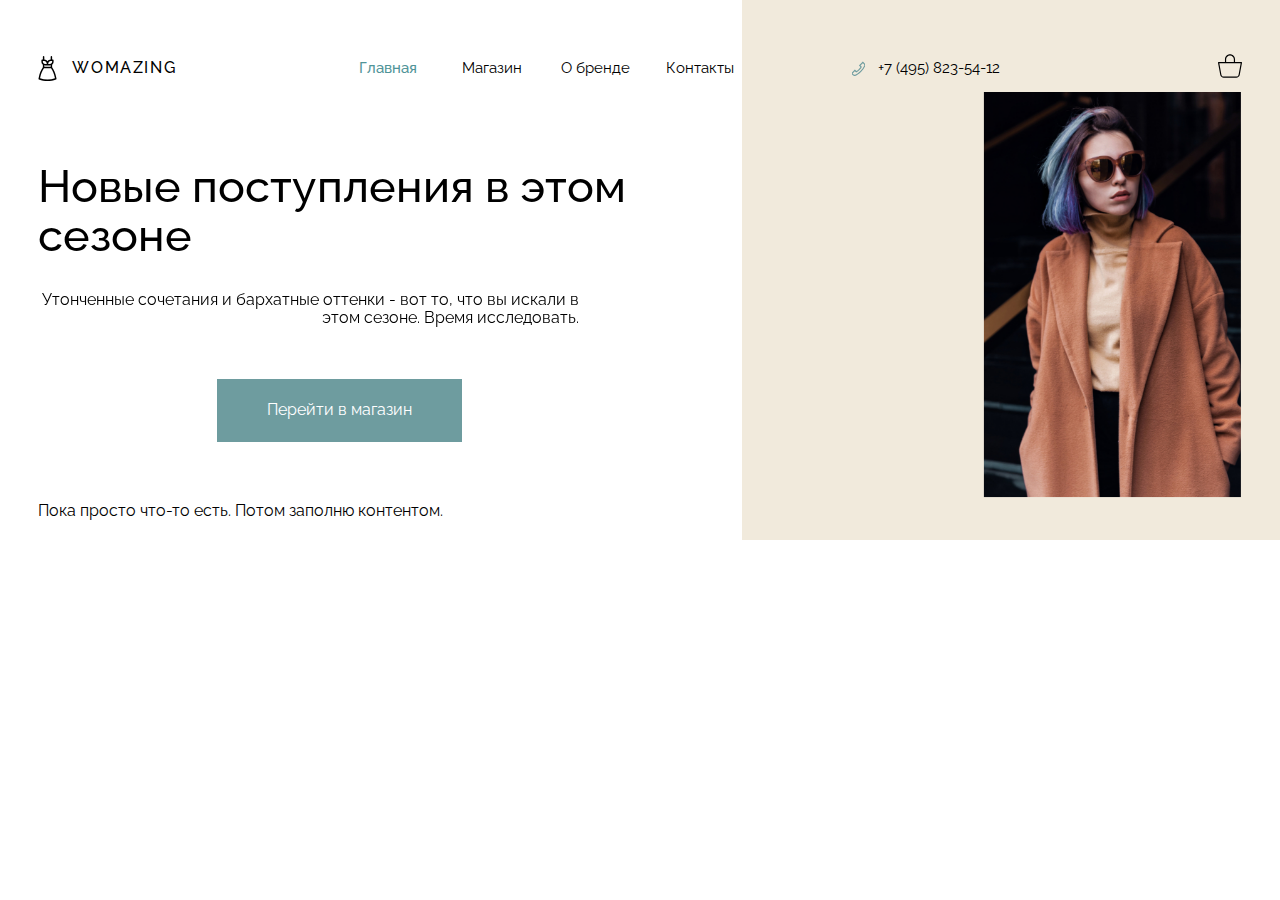
==== index.html @ df6791f2 "feat: Сделать sms-оповещение о подписке клиентом" ====
<!DOCTYPE html>
<html lang="ru">
<!--Макет проекта доступен здесь:
https://www.figma.com/file/OFNh7sSivQKwPRV4hBv8Yi/WOMAZING-%2B?node-id=0-1&t=DCgUeq51Xqalzg9o-0
-->

<head>
    <meta charset="UTF-8">
    <meta http-equiv="X-UA-Compatible" content="IE=edge">
    <meta name="viewport" content="width=device-width, initial-scale=1.0">
    <!--Слайдер: https://itchief.ru/javascript/slider -->

    <script defer src="assets/js/itc-slider.js"></script>
    <!--Слайдер-->

    <link rel="stylesheet" href="assets/css/normalize.css">
    <link rel="stylesheet" href="assets/css/main.css">
    <link rel="stylesheet" href="assets/css/index.css">
    <link rel="stylesheet" href="assets/css/navigation.css">
    <link rel="stylesheet" href="assets/css/itc-slider.css">
    <!--Слайдер-->
    <title>WOMAZING</title>

</head>

<body>
    <!--Логотип и панель навигации-->
    <div class="logo md-block sd">
        <!--Логотип для мобильного экрана-->
        <img src="assets/buttons/logo.svg" alt="dress">
        <span>WOMAZING</span>
    </div>

    <nav>
        <div class="nav-logo lg-block">
            <!--Логотип может использоваться сам по себе (в футере)
            оборачиваю в отдельный div для позиционирования в панели навигации-->
            <div class="logo">
                <img src="assets/buttons/logo.svg" alt="dress">
                <span>WOMAZING</span>
            </div>
        </div>

        <!--Меню для маленьких экранов-->
        <div class="sd" role="navigation">
            <div id="menuToggle">
                <input type="checkbox" id="hambMenu">
                <span></span>
                <!--Этот спан будет отображаться в виде линеечки в кубике-->
                <span></span>
                <span></span>
                <ul id="menu">
                    <li><a href="index.html">Главная</a></li>
                    <li><a href="shop.html">Магазин</a></li>
                    <li><a href="brand.html">О бренде</a></li>
                    <li><a href="contacts.html">Контакты</a></li>
                </ul>
            </div>
            <label for="hambMenu">МЕНЮ</label>
        </div>

        <!--Элементы меню для medium экранов и более-->
        <div class="nav-bar md-grid lg-grid">
            <div class="nav-main">
                <a href="#" class="link-current">Главная</a>
            </div>
            <div class="nav-shop">
                <a href="shop.html">Магазин</a>
            </div>
            <div class="nav-brand">
                <a href="brand.html">О бренде</a>
            </div>
            <div class="nav-contacts">
                <a href="contacts2.html">Контакты</a>
            </div>
        </div>
        <div class="nav-phone">
            <a href="#">
                <div class="phone-img">
                    <img src="assets/buttons/phone.svg" alt="телефон">
                    <img src="assets/buttons/phone-hover.svg" alt="телефон">
                </div>
                <span>+7 (495) 823-54-12</span>
            </a>
        </div>
        <div class="nav-basket">
            <a href="basket.html">
                <div class="link-img-container">
                    <img src="assets/buttons/basket.svg" alt="корзина">
                </div>
            </a>
        </div>
    </nav>
    <!--Окончание панели навигации-->
    <aside>

    </aside>
    <div class="two-sliders-container">
        <!--Текстовый слайдер-->
        <div class="text-slider-container">

            <div class="itc-slider" data-slider="itc-slider" data-autoplay="true" data-interval="7000">
                <div class="itc-slider__wrapper">
                    <div class="itc-slider__items">
                        <div class="itc-slider__item">
                            <!-- Контент 1 слайда -->
                            <div class="text-slider-content">
                                <h1>Новые поступления в этом сезоне</h1>
                                <div class="text-slider-content-info">
                                    Утонченные сочетания и бархатные оттенки - вот то, что вы искали в этом сезоне.
                                    Время
                                    исследовать.
                                </div>
                            </div>
                        </div>
                        <div class="itc-slider__item">
                            <!-- Контент 2 слайда -->
                            <div class="text-slider-content">
                                <h1>Что-то новенькое. Мы заждались тебя.</h1>
                                <div class="text-slider-content-info">
                                    Надоело искать себя в сером городе? Настало время новых идей, свежих красок и
                                    вдохновения с Womazing!
                                </div>
                            </div>
                        </div>
                        <div class="itc-slider__item">
                            <!-- Контент 3 слайда -->
                            <div class="text-slider-content">
                                <h1>Включай новый сезон с WOMAZING</h1>
                                <div class="text-slider-content-info">
                                    Мы обновили ассортимент - легендарные коллекции и новинки от отечественных
                                    дизайнеров
                                </div>
                            </div>
                        </div>
                    </div>
                </div>
                <!-- Кнопки для перехода к предыдущему и следующему слайду -->
                <!--
        <button class="itc-slider__btn itc-slider__btn_prev"></button>
        <button class="itc-slider__btn itc-slider__btn_next"></button>
        -->
            </div>

            <!--Кнопка Перейти в магазин-->
            <div class="to_shop">
                <a href="shop.html">
                    <div>
                        Перейти в магазин
                    </div>
                </a>
            </div>
        </div>

        <!--Контейнер для слайдера с изображениями-->
        <div class="img-slider-container">
            <div class="itc-slider" data-slider="itc-slider" data-autoplay="true" data-interval="7000">
                <div class="itc-slider__wrapper">
                    <div class="itc-slider__items">
                        <div class="itc-slider__item">
                            <!-- Контент 1 слайда -->
                            <div class="img-slider-contant">
                                <img src="assets/img/slider-1.jpg">
                            </div>
                        </div>
                        <div class="itc-slider__item">
                            <!-- Контент 2 слайда -->
                            <div class="img-slider-contant">
                                <img src="assets/img/slider-2.png">
                            </div>
                        </div>
                        <div class="itc-slider__item">
                            <!-- Контент 3 слайда -->
                            <div class="img-slider-contant">
                                <img src="assets/img/slider-3.jpg">
                            </div>
                        </div>
                    </div>
                </div>
                <!-- Кнопки для перехода к предыдущему и следующему слайду -->
                <!--
                <button class="itc-slider__btn itc-slider__btn_prev"></button>
                <button class="itc-slider__btn itc-slider__btn_next"></button>
                -->
            </div>
        </div>
    </div>


    <main>
        Пока просто что-то есть. Потом заполню контентом.



    </main>
</body>

</html>
---- assets/css/main.css ----
@import url('https://fonts.googleapis.com/css2?family=Raleway:wght@400;500;700&display=swap');


body {
    /*Шрифты для всего проекта*/
    font-family: 'Raleway', sans-serif;

    background: white;
    /*Поля проекта для широкоэкранного макета*/
    padding: 54px 250px 0px 250px;
}

a {
    text-decoration: none;
    color: black;
}


h1 {
    font-weight: 500;
    font-size: 55px;
    line-height: 110%;
}


/*Стиль для Хлебных крошек, для выделения текущей страницы*/
.curr-page-position {
    display: inline;
    font-size: 17px;
    color: #919191;
}
---- assets/css/index.css ----
/*Стили большого экрана пропишем в переменных.
Для адаптивной вёрстки переопределим их в @media*/
:root {
    /*Высота заголовка привязана к ширине экрана*/
    --h1-font-size: 3.5vw;

    /*Переменные габаритов боковой панели. Декоративные функции.*/
    --aside-height: 80vh;
    --aside-width: 42vw;

    /*-------------------------------*/
    /*Переменные габаритов  слайдера*/

    /*Смещение слайдера относительно панели навигации*/
    --slider-shift-top: 0px;
    /*Ширина контейнера с текстом-описанием слайдера*/
    --slider-content-info-width: 73%;
    --slider-content-info-font-size: 20px;
    /*Абсолютный сдвиг высоты изображения относительно высоты декоративной панели.
    Чем больше сдвиг, тем меньше изображение (больше расстояние до границ декоративной панели)*/
    --img-height-shift: 15vh;
    /*Ширина слайдера с изображением*/
    --img-slider-container-width: 50%;
    /*Ширина слайдера с текстом*/
    --text-slider-container-width: 50%;

}


h1 {
    font-size: var(--h1-font-size);
}

aside {
    z-index: 0;
    position: absolute;
    right: 0px;
    top: 0px;
    width: var(--aside-width);
    height: var(--aside-height);
    background-color: #F1EADC;
}


.two-sliders-container {
    position: relative;
    top: var(--slider-shift-top);
    width: 100%;
    display: flex;
    justify-content: center;
    align-items: center;
}

.text-slider-container {
    width: var(--text-slider-container-width);
    flex-grow: 0;
    flex-shrink: 1;

    /*Настройки контейнера для блока текст-слайдера и кнопки "В магазин" */
    display: flex;
    flex-direction: column;

}


.text-slider-content {
    display: flex;
    flex-direction: column;
    justify-content: center;
}

.text-slider-content-info {
    width: var(--slider-content-info-width);
    font-size: var(--slider-content-info-font-size);
    text-align: right;
}


.img-slider-container {
    width: var(--img-slider-container-width);
}

.img-slider-contant {
    text-align: right;
    float: right;
}

.img-slider-contant img {
    object-fit: contain;
    max-height: calc(var(--aside-height) - var(--img-height-shift));
    width: 100%;
    /*Ставим маленький padding, чтобы скрыть артефакты от спрятанного изображения*/
    padding-right: 2px;

}

.to_shop {
    text-align: center;
    display: inline-block;
    align-self: center;
    margin: 52px auto 20px auto;
}

.to_shop div {
    padding: 22px 50px;
    max-width: 245px;
    background-color: #6E9C9F;
    color: white;
}

main {
    position: relative;
    top: var(--slider-shift-top);
}



@media screen and (max-width: 1350px) {


    :root {
        /*Высота заголовка привязана к ширине экрана*/
        --h1-font-size: 3.5vw;

        /*Переменные габаритов боковой панели. Декоративные функции.*/
        --aside-height: 60vh;
        --aside-width: 42vw;
        --slider-content-info-width: 90%;
        --slider-content-info-font-size: 16px;
        --img-height-shift: 15vh;

    }

}

@media screen and (max-width: 720px) {


    :root {
        /*Высота заголовка привязана к ширине экрана*/
        --h1-font-size: 3.5vw;

        /*Переменные габаритов боковой панели. Декоративные функции.*/
        --aside-height: 50vh;
        --aside-width: 42vw;
        --slider-content-info-width: 95%;
        --slider-content-info-font-size: 14px;
        --img-height-shift: 12vh;
    }

}

@media screen and (max-width: 560px) {
    :root {
        --slider-content-info-font-size: 12px;
    }
}

@media screen and (max-width: 480px) {

    :root {
        --aside-width: 100vw;
        --img-slider-container-width: 100%;
        --text-slider-container-width: 100%;
        --h1-font-size: 20px;

    }


    /*Меняем структура проекта под мобильный экран*/
    .two-sliders-container {
        flex-direction: column-reverse;
    }

    .text-slider-content-info {
        text-align: left;
    }

    .img-slider-contant {
        text-align: center;
        float: none;
    }

}
---- assets/css/navigation.css ----
:root {
    /*z-индекс панели навигации*/
    --nav-z-index: 10;
    --nav-position: relative;
}


nav {
    z-index: var(--nav-z-index);
    position: var(--nav-position);
    display: grid;
    grid-template-columns: [start-logo] 145px 1.5fr [start-menu] 3.5fr [end-menu] 1fr [start-phone] 170px [start-basket] 2fr;
    align-items: center;
    gap: 10px;
    font-size: 15px;
    margin-bottom: 10px;
}

nav a:hover {
    background: #6E9C9F;
    color: #E0E0E0;
}


.link-current {
    color: #509498;
    font-weight: 500;
}

.link-img-container:hover {
    height: 100%;
    background: #6E9C9F;
    background-blend-mode: lighten;
}

.nav-logo {
    grid-column: start-logo/start-menu;
    justify-self: left;
}


.nav-bar {

    grid-column: start-menu/end-menu;
    justify-self: end;


    /*Необходимо добиться в десктопной версии ширины между элементами меню не более 45px.
    Это делаем на гридах*/
    display: grid;
    /*Фикс. ширина для элементов меню. Динамичная ширина - для полей*/
    grid-template-columns: 1fr 45px 1fr 45px 1fr 45px 1fr;
    justify-items: center;
    gap: 12px;
}

.nav-main,
.nav-shop,
.nav-brand,
.nav-contacts {
    /*Прописываем стили, общие для всех элементов меню*/
    white-space: nowrap;
}

.nav-main {
    grid-column: 1/2;
}

.nav-shop {
    grid-column: 3/4;
}

.nav-brand {
    grid-column: 5/6;
}

.nav-contacts {
    grid-column: 7/8;
}


/*---------------Стили телефонного номера-------------*/
.nav-phone {
    grid-column: start-phone/start-basket;
}

.nav-phone a {
    display: flex;
    align-items: center;

}

.nav-phone span {
    padding-left: 13px;
}

.phone-img {
    display: inline-block;
    height: 15px;
    width: 13px;
}

.phone-img img {
    width: 100%;
    height: 100%;
    object-fit: cover;
}

.phone-img img:nth-of-type(2) {
    /*Изначально второе изображение трубки скрыто*/
    display: none;
}


.nav-phone:hover img:nth-of-type(1) {
    display: none;
}

.nav-phone:hover img:nth-of-type(2) {
    display: block;
}


/*-------------СТИЛЬ КОРЗИНЫ В МЕНЮ НАВИГАЦИИ---------*/
.nav-basket {
    grid-column: start-basket/-1;
    justify-self: end;
}

/*-------------------СТИЛИ ЛОГОТИПА-------------------*/
.logo {
    display: flex;
    align-items: center;
    font-weight: 500;
    font-size: 16px;
    letter-spacing: 0.1em;
}

.logo img {
    margin-right: 15px;
}

/*------------------------------------------------------*/
/*---------------------------------------------------------------------
Набор стилей для контроля отображения блоков на экранах разной ширины
-----------------------------------------------------------------------*/
/*Стили затирания блоков доступны для всех
котрольных точек @media*/
.sd,
.md-block,
.md-grid,
.md-flex {
    display: none;
}

.lg-block {
    display: block;
}

.lg-grid {
    display: grid;
}

.lg-flex {
    display: flex;
}

/*---------------------------------------------------------------------*/




@media screen and (max-width: 1350px) {
    /*Ширина, при которой разметка меню из figma больше не поддерживается.
Контрольная точка необходима только для отображения nav и не влияет
на остальную часть макета
*/


    /*Переопределяем grid. Поля между элементами меню становятся динамичными*/
    .nav-bar {
        grid-template-columns: 55px 1fr 55px 1fr 55px 1fr 55px;
        justify-self: normal;

    }

    /*Контрольная точка, при которой поля body становятся маленькими и динамичными*/
    body {

        padding-left: 3vw;
        padding-right: 3vw;
    }
}



@media screen and (max-width: 720px) {

    /*Ниже этого значения будут проявляться блоки с классом md (middle display).
    выше этого значения будут проявляться блоки с классом ld (large display)
    */
    body {

        padding: 5px 5px 0px 5px;
        font-size: 14px;
    }

    nav {
        grid-template-columns: 1fr 170px 40px;
        font-size: 14px;
        gap: 10px;

    }

    .nav-bar {
        grid-column: 1/2;
        grid-template-columns: 1fr 1fr 1fr 1fr;
        gap: 5px;
    }


    .nav-main {
        grid-column: 1/2;
    }

    .nav-shop {
        grid-column: 2/3;
    }

    .nav-brand {
        grid-column: 3/4;
    }

    .nav-contacts {
        grid-column: 4/5;
    }

    .nav-phone {
        grid-column: 2/3;
        justify-self: end;
    }

    .nav-basket {
        grid-column: 3/4;
    }


    /*Стили отображения средних экранов доступны только для средних экранов*/
    .sd,
    .lg-block,
    .lg-grid,
    .lg-flex {
        display: none;
    }

    .md-block {
        display: block;
    }

    .md-flex {
        display: flex;
    }

    .md-grid {
        display: grid;
    }

}

@media screen and (max-width: 480px) {

    /*Экран мобилки*/
    body {
        /*Оставляем минимальные поля*/

        font-size: 12px;
    }

    .lg,
    .md-block,
    .md-flex,
    .md-grid,
    .lg-block,
    .lg-grid,
    .lg-flex {
        display: none;
    }

    .sd {
        /*Показываем блок, доступный только для small display (мобилка)*/
        display: flex;
        align-items: center;
    }



    .logo {
        margin: 10px;
    }

    nav {
        grid-template-columns: 1.1fr 170px 1fr;
        gap: 5px;
    }

    .nav-phone {
        grid-column: 2/3;
    }

    .nav-basket {
        grid-column: 3/4;
    }



    /*---------------------------------------------------
    Стили для работы меню кубика-бургера
    За основу взят пример отсюда: 
    https://codepen.io/erikterwan/pen/EVzeRP
    -----------------------------------------------------*/
    label {
        padding-left: 5px;
        /*Цвет шрифта рядом с кубиком*/
        color: #303030;
    }

    #menuToggle {
        display: block;
        z-index: 1;
        -webkit-user-select: none;
        user-select: none;
    }

    #menuToggle a {
        text-decoration: none;
        /*Цвет шрифта внутри меню*/
        color: #E0E0E0;
        transition: color 0.3s ease;
    }

    #menuToggle a:hover {
        color: rgb(200, 200, 200);
    }


    #menuToggle input {
        /*Стиль чекбокса в открытом меню*/
        display: block;
        width: 40px;
        height: 32px;
        position: absolute;
        cursor: pointer;
        opacity: 0;
        /* hide this */
        z-index: 2;
        /* and place it over the hamburger */

        -webkit-touch-callout: none;
    }

    #menuToggle span {
        /*Стиль для горизонтальной линии
        в картинке для закрытого меню*/
        display: block;
        width: 33px;
        height: 4px;
        margin-bottom: 5px;
        margin-left: 5px;
        position: relative;

        background: #303030;
        border-radius: 3px;

        z-index: 1;

        transform-origin: 4px 0px;

        transition: transform 0.5s cubic-bezier(0.77, 0.2, 0.05, 1.0), background 0.5s cubic-bezier(0.77, 0.2, 0.05, 1.0),
            opacity 0.55s ease;
    }

    #menuToggle span:first-child {
        transform-origin: 0% 0%;
    }

    #menuToggle span:nth-last-child(2) {
        transform-origin: 0% 100%;
    }


    #menuToggle input:checked~span {
        opacity: 1;
        transform: rotate(45deg) translate(-2px, -1px);
        /*Цвет крестика*/
        background: #E0E0E0;
    }

    #menuToggle input:checked~span:nth-last-child(3) {
        opacity: 0;
        transform: rotate(0deg) scale(0.2, 0.2);
    }

    #menuToggle input:checked~span:nth-last-child(2) {
        transform: rotate(-45deg) translate(0, -1px);
    }

    #menu {
        /*Стиль для раскрытого меню*/
        position: absolute;
        width: 100px;
        margin: -35px 0px 0px -50px;
        /*Верхний отступ 70px - под палец,
        чтобы случайно не закрыть*/
        padding: 70px 5px 0px 50px;
        /*Цвет фона открытого меню*/
        background-color: rgba(110, 156, 159, 0.9);
        /*VS-code подсказал
        прикольный стиль смешивания из трёх букв*/
        background-blend-mode: hue;
        list-style-type: none;
        -webkit-font-smoothing: antialiased;
        /* to stop flickering of text in safari */

        transform-origin: 0% 0%;
        transform: translate(-100%, 0);

        transition: transform 0.5s cubic-bezier(0.77, 0.2, 0.05, 1.0);
    }

    #menu li {
        /*Поля элементов меню*/
        padding: 10px 10px;
    }

    #menuToggle ul {
        display: flex;
        flex-direction: column;

    }

    #menuToggle input:checked~ul {
        transform: none;

    }
}
---- assets/css/itc-slider.css ----
/**
 * ItcSlider
 * @version 1.0.0
 * @author https://github.com/itchief
 * @copyright Alexander Maltsev 2020 - 2022
 * @license MIT (https://github.com/itchief/ui-components/blob/master/LICENSE)
 * @tutorial https://itchief.ru/javascript/slider
 */

.itc-slider {
    position: relative;
}

.itc-slider__wrapper {
    overflow: hidden;
}

.itc-slider__items {
    display: flex;
    transition: transform 0.5s ease;
    will-change: transform;
}

.itc-slider__transition-none {
    transition: none;
}

.itc-slider__item {
    flex: 0 0 100%;
    max-width: 100%;
    user-select: none;
    will-change: transform;
}

/* кнопки влево и вправо */
.itc-slider__btn {
    position: absolute;
    top: 50%;
    display: flex;
    justify-content: center;
    align-items: center;
    width: 40px;
    height: 50px;
    color: #fff;
    text-align: center;
    background: rgb(0 0 0 / 20%);
    border: none;
    transform: translateY(-50%);
    cursor: pointer;
}

.itc-slider__btn_hide {
    display: none;
}

.itc-slider__btn_prev {
    left: 0;
}

.itc-slider__btn_next {
    right: 0;
}

.itc-slider__btn:hover,
.itc-slider__btn:focus {
    color: #fff;
    text-decoration: none;
    background: rgb(0 0 0 / 30%);
    outline: 0;
}

.itc-slider__btn::before {
    content: "";
    display: inline-block;
    width: 20px;
    height: 20px;
    background: transparent no-repeat center center;
    background-size: 100% 100%;
}

.itc-slider__btn_prev::before {
    background-image: url("data:image/svg+xml;charset=utf8,%3Csvg xmlns='http://www.w3.org/2000/svg' fill='%23fff' viewBox='0 0 8 8'%3E%3Cpath d='M5.25 0l-4 4 4 4 1.5-1.5-2.5-2.5 2.5-2.5-1.5-1.5z'/%3E%3C/svg%3E");
}

.itc-slider__btn_next::before {
    background-image: url("data:image/svg+xml;charset=utf8,%3Csvg xmlns='http://www.w3.org/2000/svg' fill='%23fff' viewBox='0 0 8 8'%3E%3Cpath d='M2.75 0l-1.5 1.5 2.5 2.5-2.5 2.5 1.5 1.5 4-4-4-4z'/%3E%3C/svg%3E");
}

/* индикаторы */
.itc-slider__indicators {
    position: absolute;
    right: 0;
    bottom: 0;
    left: 0;
    z-index: 15;
    display: flex;
    justify-content: center;
    margin: 0 15%;
    padding-left: 0;
    list-style: none;
}

.itc-slider__indicator {
    flex: 0 1 auto;
    box-sizing: content-box;
    width: 30px;
    height: 5px;
    margin-right: 3px;
    margin-left: 3px;
    text-indent: -999px;
    background-color: rgb(255 255 255 / 50%);
    background-clip: padding-box;
    border-top: 15px solid transparent;
    border-bottom: 15px solid transparent;
    cursor: pointer;
}

.itc-slider__indicator_active {
    background-color: rgb(255 255 255 / 90%);
}
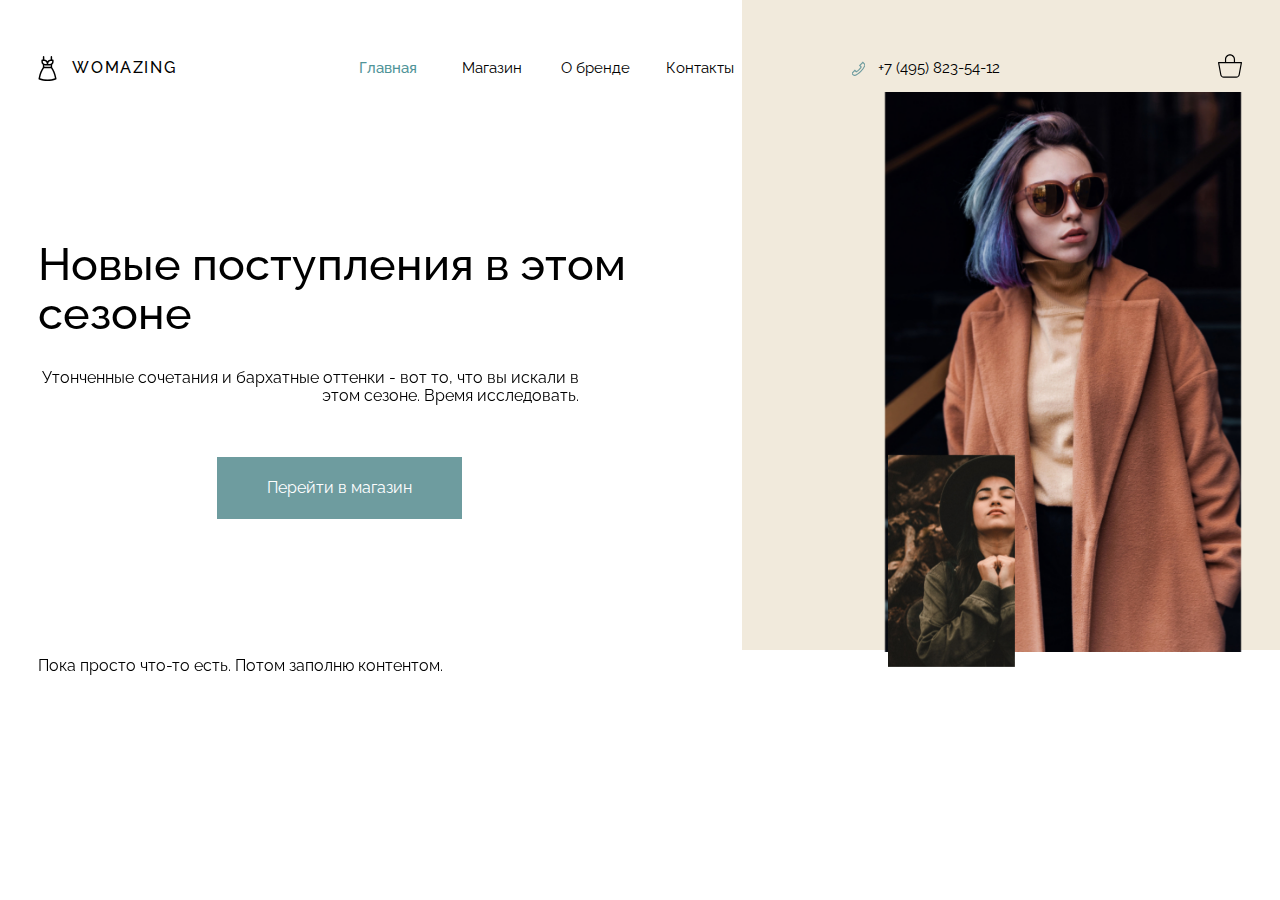
==== commit e7538a36: "fix: правка положения картинок на главном экране     - не закончено" ====
--- a/index.html
+++ b/index.html
@@ -12,11 +12,12 @@
 
     <script defer src="assets/js/itc-slider.js"></script>
     <!--Слайдер-->
-
+    <script defer src="assets/js/callback.js"></script>
     <link rel="stylesheet" href="assets/css/normalize.css">
     <link rel="stylesheet" href="assets/css/main.css">
     <link rel="stylesheet" href="assets/css/index.css">
     <link rel="stylesheet" href="assets/css/navigation.css">
+    <link rel="stylesheet" href="assets/css/callback.css">
     <link rel="stylesheet" href="assets/css/itc-slider.css">
     <!--Слайдер-->
     <title>WOMAZING</title>
@@ -71,11 +72,11 @@
                 <a href="brand.html">О бренде</a>
             </div>
             <div class="nav-contacts">
-                <a href="contacts2.html">Контакты</a>
+                <a href="contacts.html">Контакты</a>
             </div>
         </div>
         <div class="nav-phone">
-            <a href="#">
+            <a href="#" id="callback">
                 <div class="phone-img">
                     <img src="assets/buttons/phone.svg" alt="телефон">
                     <img src="assets/buttons/phone-hover.svg" alt="телефон">
@@ -183,6 +184,9 @@
                 <button class="itc-slider__btn itc-slider__btn_next"></button>
                 -->
             </div>
+            <div class="slider-photo-static-1">
+                <img src="assets/img/allef-vinicius-YG97wpX0OEg-unsplash-1.jpg">
+            </div>
         </div>
     </div>
 
@@ -193,6 +197,36 @@
 
 
     </main>
+
+
+
+
+
+
+
+
+
+
+    <!--Блок кода получения обратного звонка-->
+    <div id="background-modal">
+
+    </div>
+    <form id="form-callback">
+        <button id="btn-close"><a href="#"> x</a></button>
+        <h4>Заказать обратный звонок</h4>
+        <div class="contact-info">
+            <input type="text" id="contact_name" name="contact_name" placeholder="Имя">
+            <input type="email" id="callback-email" name="email" placeholder="E-mail">
+            <input type="tel" id="callback-phone" name="phone" placeholder="Телефон: +74958235412" required>
+        </div>
+        <button type="submit" id="callback-submit" class="send1">Заказать звонок</button>
+    </form>
+
+    <form id="return-call">
+        <h4>Отлично! Мы скоро вам перезвоним</h4>
+        <button type="submit" id="return-call-submit" class="send2">Закрыть</button></a>
+    </form>
+    <!--Конец блока кода получения обратного звонка-->
 </body>
 
 </html>--- a/assets/css/index.css
+++ b/assets/css/index.css
@@ -5,7 +5,7 @@
     --h1-font-size: 3.5vw;
 
     /*Переменные габаритов боковой панели. Декоративные функции.*/
-    --aside-height: 80vh;
+    --aside-height: 600px;
     --aside-width: 42vw;
 
     /*-------------------------------*/
@@ -18,11 +18,20 @@
     --slider-content-info-font-size: 20px;
     /*Абсолютный сдвиг высоты изображения относительно высоты декоративной панели.
     Чем больше сдвиг, тем меньше изображение (больше расстояние до границ декоративной панели)*/
-    --img-height-shift: 15vh;
+    --img-height-shift: 110px;
     /*Ширина слайдера с изображением*/
     --img-slider-container-width: 50%;
     /*Ширина слайдера с текстом*/
     --text-slider-container-width: 50%;
+
+    /*---------------------------------------------*/
+    /*Высота первого статичного фото в слайдере*/
+    --slider-photo-static-scale-1: 1.5;
+    --slider-photo-static-height-1: calc(318px / var(--slider-photo-static-scale-1));
+    --slider-photo-static-width-1: calc(190px / var(--slider-photo-static-scale-1));
+    /*Сдвиг слайдера справа налево */
+    --slider-photo-static-right-position-shift-1: 100px;
+    --slider-photo-static-bottom-position-shift-1: -10px;
 
 }
 
@@ -102,12 +111,32 @@
 }
 
 .to_shop div {
+    /*Кнопка: перейти в магазин*/
     padding: 22px 50px;
     max-width: 245px;
     background-color: #6E9C9F;
     color: white;
 }
 
+
+.slider-photo-static-1 {
+    /*Статичное фото в слайдере (левый нижний угол)*/
+    position: absolute;
+    z-index: 0;
+    /*bottom: calc(var(--slider-photo-static-height-1) - 13px);*/
+    bottom: var(--slider-photo-static-bottom-position-shift-1);
+    /*calc(var(--slider-photo-static-height-1));*/
+    right: calc(var(--slider-photo-static-width-1) + var(--slider-photo-static-right-position-shift-1));
+    height: var(--slider-photo-static-height-1);
+}
+
+.slider-photo-static-1 img {
+    height: 100%;
+    object-fit: cover;
+}
+
+
+
 main {
     position: relative;
     top: var(--slider-shift-top);
@@ -123,11 +152,11 @@
         --h1-font-size: 3.5vw;
 
         /*Переменные габаритов боковой панели. Декоративные функции.*/
-        --aside-height: 60vh;
+        --aside-height: 650px;
         --aside-width: 42vw;
         --slider-content-info-width: 90%;
         --slider-content-info-font-size: 16px;
-        --img-height-shift: 15vh;
+        --img-height-shift: 10vh;
 
     }
 
--- a/assets/css/callback.css
+++ b/assets/css/callback.css
@@ -0,0 +1,134 @@
+:root {
+    --z-index-callback-background: 12;
+    --z-index-form-callback: 13;
+    --form-callback-width: 300px;
+    --form-callback-height: 370px;
+    --z-index-return-call-background: 12;
+    --z-index-form-return-call: 13;
+    --form-return-call-width: 350px;
+    --form-return-call-height: 200px;
+}
+
+#form-callback {
+    display: none;
+    position: fixed;
+    z-index: var(--z-index-form-callback);
+    width: var(--form-callback-width);
+    height: var(--form-callback-height);
+    top: calc(50vh - (var(--form-callback-height) / 2));
+    left: calc(50vw - (var(--form-callback-width) / 2));
+    border: 1px solid #000000;
+    text-align: center;
+    background-color: #FFFFFF;
+
+}
+
+h4 {
+    margin: 50px 0 40px 0;
+
+}
+
+#form-callback input {
+    display: flex;
+    align-items: center;
+    width: 100%;
+    border: none;
+    border-bottom: 1.5px solid #000000;
+    padding: 10px 0 10px 0;
+}
+
+::placeholder {
+    font-size: 14px;
+}
+
+.contact-info {
+
+    padding: 0 45px 0 45px;
+}
+
+.send1 {
+    width: 210px;
+    height: 47px;
+    background-color: #6E9C9F;
+    border: none;
+    color: #FFFFFF;
+    font-family: 'Raleway', sans-serif;
+    font-size: 15px;
+    margin-top: 40px;
+
+}
+
+.send1:hover {
+    opacity: 0.9;
+}
+
+#btn-close {
+    position: relative;
+    /*Сдвигаем слева направо относительно исходной позиции
+    на половину ширины формы за вычетом отступа от края и ширины крестика*/
+    left: calc(var(--form-callback-width) / 2 - 25px);
+    border: none;
+    background: none;
+    opacity: 0.7;
+    font-size: 30px;
+}
+
+#btn-close:hover {
+    opacity: 1;
+}
+
+#background-modal {
+    /*Стили заливки страницы под формой*/
+    display: none;
+    position: fixed;
+    top: 0px;
+    left: 0px;
+    height: 100vh;
+    width: 100vw;
+    background-color: #6E9C9F;
+    opacity: 64%;
+    z-index: var(--z-index-callback-background);
+
+}
+
+.background-display {
+    /*Стиль, создающий модальное окно*/
+    display: block !important;
+}
+
+#form-callback input:invalid {
+    border-bottom: 1.5px solid red;
+}
+
+#form-callback input:valid {
+    border-bottom: 1.5px solid #000000;
+}
+
+#return-call {
+    display: none;
+    position: fixed;
+    z-index: var(--z-index-form-return-call);
+    width: var(--form-return-call-width);
+    height: var(--form-return-call-height);
+    top: calc(50vh - (var(--form-return-call-height) / 2));
+    left: calc(50vw - (var(--form-return-call-width) / 2));
+    border: 1px solid #000000;
+    text-align: center;
+    background-color: #FFFFFF;
+}
+
+.send2 {
+    width: 120px;
+    height: 47px;
+    background-color: #FFFFFF;
+    border: 1px solid #6E9C9F;
+    color: #6E9C9F;
+    font-family: 'Raleway', sans-serif;
+    font-size: 15px;
+    margin-top: 10px;
+
+}
+
+.send2:hover:hover {
+    opacity: 0.9;
+}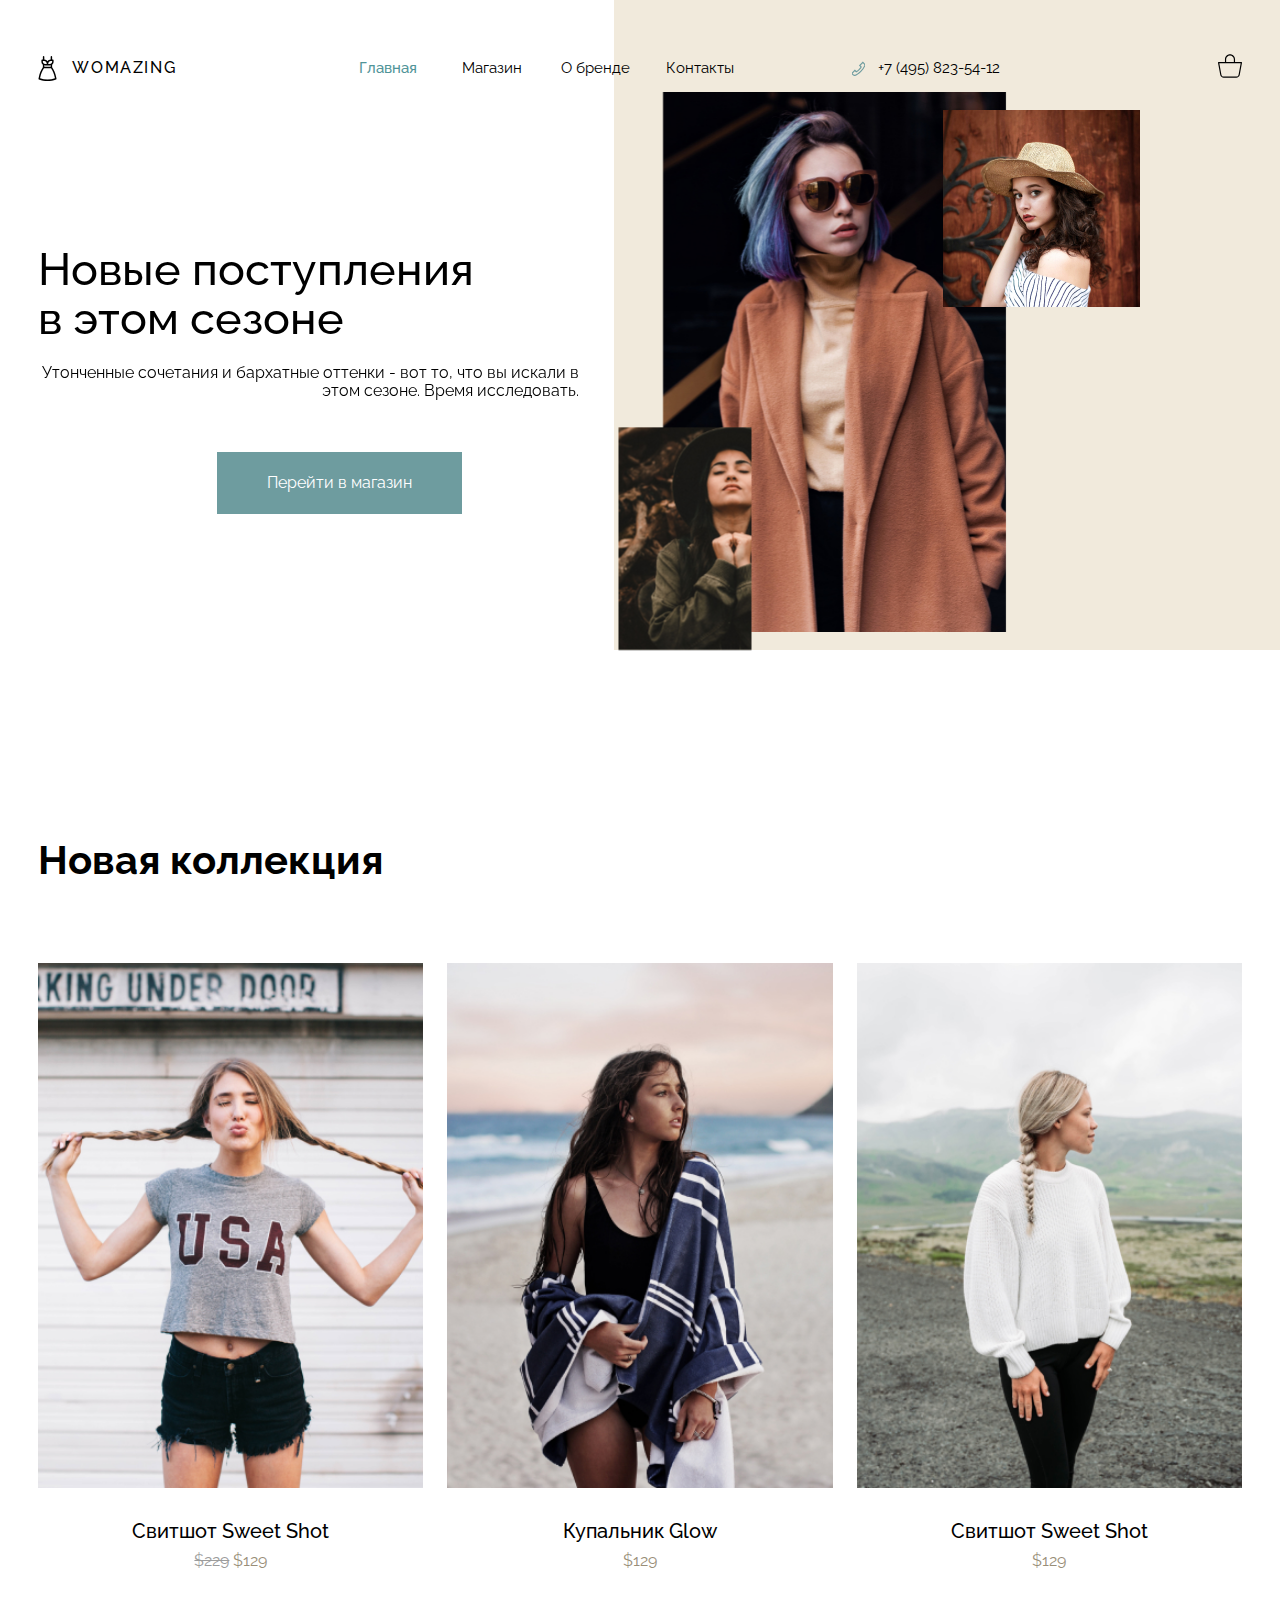
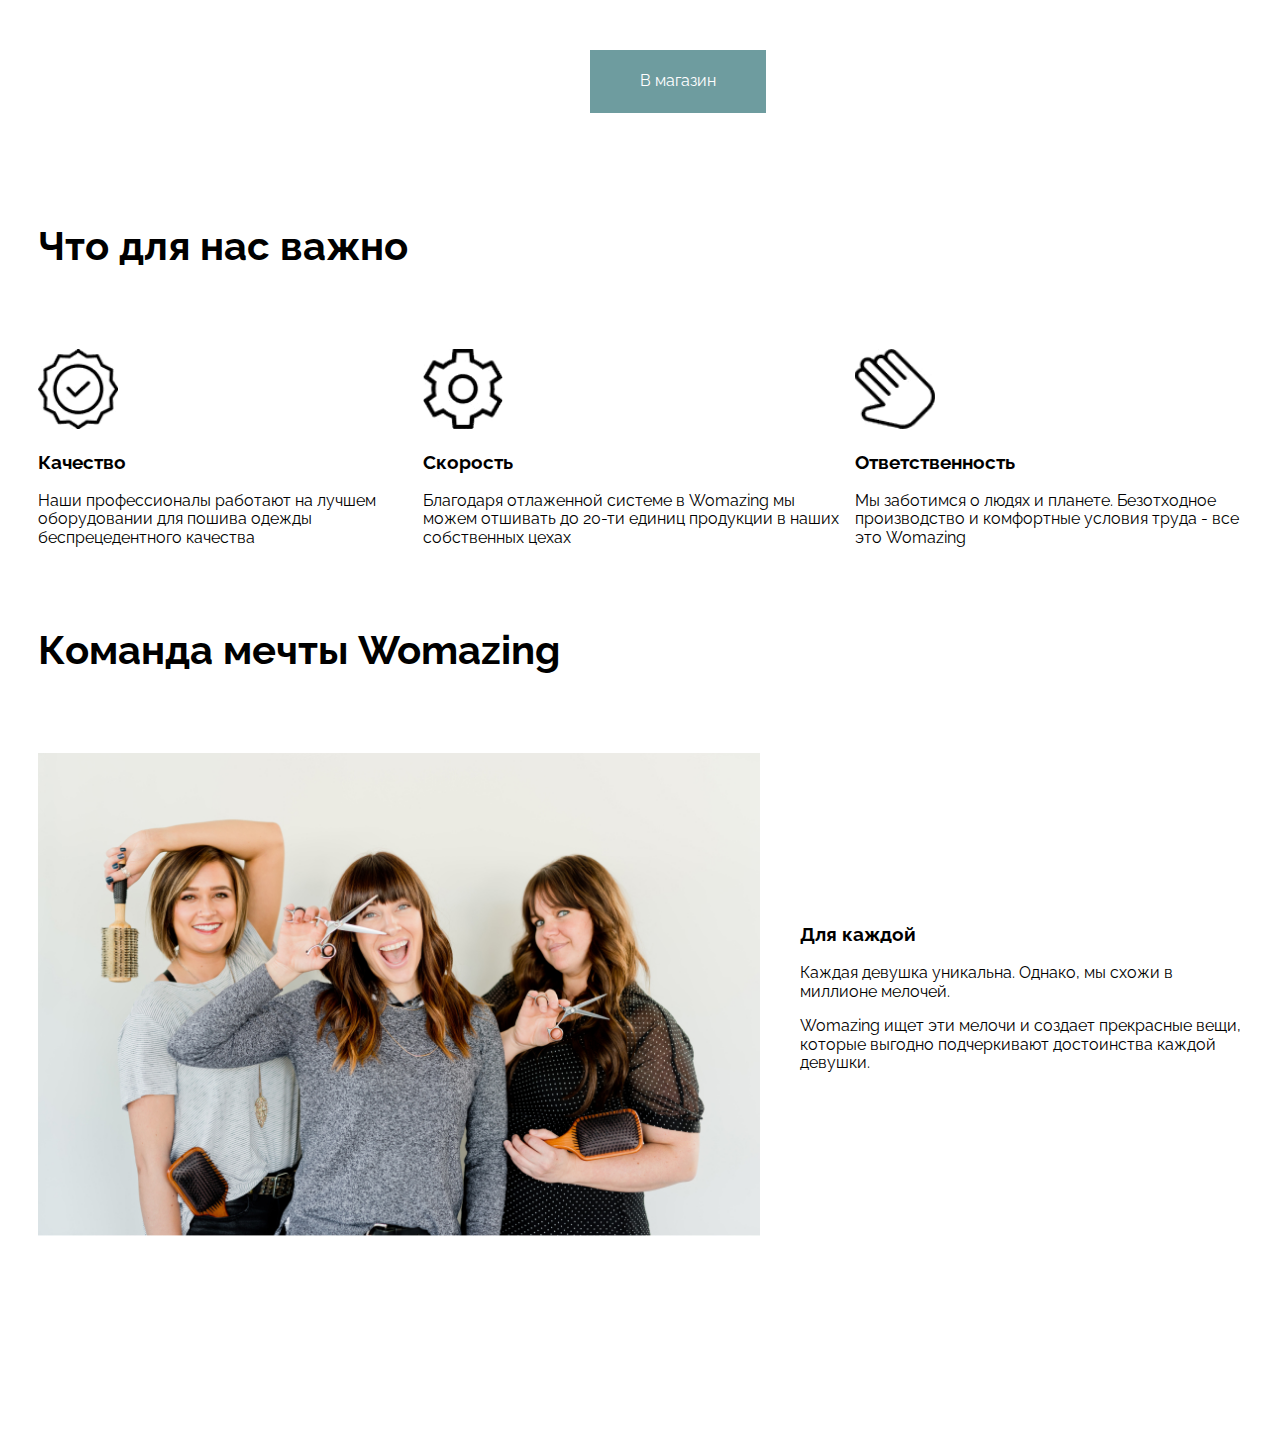
==== commit c0c18b9b: "feat: добавить контент для главной страницы" ====
--- a/index.html
+++ b/index.html
@@ -15,8 +15,9 @@
     <script defer src="assets/js/callback.js"></script>
     <link rel="stylesheet" href="assets/css/normalize.css">
     <link rel="stylesheet" href="assets/css/main.css">
+    <link rel="stylesheet" href="assets/css/navigation.css">
+    <link rel="stylesheet" href="assets/css/shop.css">
     <link rel="stylesheet" href="assets/css/index.css">
-    <link rel="stylesheet" href="assets/css/navigation.css">
     <link rel="stylesheet" href="assets/css/callback.css">
     <link rel="stylesheet" href="assets/css/itc-slider.css">
     <!--Слайдер-->
@@ -106,7 +107,7 @@
                         <div class="itc-slider__item">
                             <!-- Контент 1 слайда -->
                             <div class="text-slider-content">
-                                <h1>Новые поступления в этом сезоне</h1>
+                                <h1>Новые поступления <br>в этом сезоне</h1>
                                 <div class="text-slider-content-info">
                                     Утонченные сочетания и бархатные оттенки - вот то, что вы искали в этом сезоне.
                                     Время
@@ -117,7 +118,7 @@
                         <div class="itc-slider__item">
                             <!-- Контент 2 слайда -->
                             <div class="text-slider-content">
-                                <h1>Что-то новенькое. Мы заждались тебя.</h1>
+                                <h1>Что-то новенькое.<br> Мы заждались тебя.</h1>
                                 <div class="text-slider-content-info">
                                     Надоело искать себя в сером городе? Настало время новых идей, свежих красок и
                                     вдохновения с Womazing!
@@ -184,23 +185,109 @@
                 <button class="itc-slider__btn itc-slider__btn_next"></button>
                 -->
             </div>
-            <div class="slider-photo-static-1">
-                <img src="assets/img/allef-vinicius-YG97wpX0OEg-unsplash-1.jpg">
-            </div>
-        </div>
-    </div>
-
+        </div>
+    </div>
+    <!--Статичные фото-->
+    <div class="slider-photo-static-1">
+        <img src="assets/img/allef-vinicius-YG97wpX0OEg-unsplash-1.jpg">
+    </div>
+    <div class="slider-photo-static-2">
+        <img src="assets/img/ionut-comanici-RDcEWH5hSDE.jpg">
+    </div>
 
     <main>
-        Пока просто что-то есть. Потом заполню контентом.
-
-
-
+        <h2>Новая коллекция</h2>
+        <div class="item_container">
+            <!--Начало блока из 3-х товаров-->
+            <div class="figure">
+                <figure id="item_id_1">
+                    <a href="item.html?id=item_id_1" class="card-background">
+                        <img src="assets/products/brooke-cagle-h3vR1F8-caI.jpg" alt="Trulli" style="width:100%">
+                    </a>
+                    <figcaption><a href="item.html?id=item_id_1">Свитшот Sweet Shot</a></figcaption>
+                </figure>
+                <div class="price">
+                    <div class="old_price">$229</div>
+                    <div class="new_price">$129</div>
+                </div>
+            </div>
+        
+            <div class="figure">
+                <figure id="item_id_2">
+                    <a href="item.html?id=item_id_2" class="card-background">
+                        <img src="assets/products/christopher-campbell-va0YmkIFtPA.jpg" alt="Trulli" style="width:100%">
+                    </a>
+                    <figcaption><a href="item.html?id=item_id_2">Купальник Glow</a></figcaption>
+                </figure>
+                <div class="price">
+                    <div class="old_price"></div>
+                    <div class="new_price">$129</div>
+                </div>
+            </div>
+            <div class="figure">
+                <figure id="item_id_3">
+                    <a href="item.html?id=item_id_3" class="card-background">
+                        <img src="assets/products/ben-eaton-L_kaTYIuu1o.jpg" alt="Trulli" style="width:100%">
+                    </a>
+                    <figcaption><a href="item.html?id=item_id_3">Свитшот Sweet Shot</a></figcaption>
+                </figure>
+                <div class="price">
+                    <div class="old_price"></div>
+                    <div class="new_price">$129</div>
+                </div>
+            </div>
+            <!--Конец блока из 3-х товаров-->
+        </div>
+        <div class="to_shop2">
+            <a href="shop.html">
+                <div>
+                    В магазин
+                </div>
+            </a>
+        </div>
+        <h2>Что для нас важно</h2>
+        <div class="credo">
+            <article>
+                <img src="assets/buttons/stamp.png">
+                <h3>Качество</h3>
+                <div class="credo-info">
+                    Наши профессионалы работают на лучшем оборудовании для пошива одежды беспрецедентного качества
+                </div>
+            </article>
+            <article>
+                <img src="assets/buttons/wheel.png">
+                <h3>Скорость</h3>
+                <div class="credo-info">
+                    Благодаря отлаженной системе в Womazing мы можем отшивать до 20-ти единиц продукции в наших собственных цехах
+                </div>
+            </article>
+            <article>
+                <img src="assets/buttons/hand.png">
+                <h3>Ответственность</h3>
+                <div class="credo-info">
+                    Мы заботимся о людях и планете. Безотходное производство и комфортные условия труда - все это Womazing
+                </div>
+            </article>
+        </div>
+        <h2>Команда мечты Womazing</h2>
+        <div class="team">
+            <div class="team-img">
+                <img src="assets/img/adam-winger-fI-TKWjKYls.jpg" alt="Команда мечты">
+            </div>
+
+            <div class="team-content">
+                <h3>
+                    Для каждой
+                </h3>
+                <div class="team-info">
+                    <p>Каждая девушка уникальна. Однако, мы схожи в миллионе мелочей.</p>
+                    
+                    <p>Womazing ищет эти мелочи и создает прекрасные вещи, которые выгодно подчеркивают достоинства каждой девушки.</p>
+                </div>
+            </div>
+        </div>
+        
     </main>
-
-
-
-
 
 
 
--- a/assets/css/navigation.css
+++ b/assets/css/navigation.css
@@ -206,7 +206,7 @@
     }
 
     nav {
-        grid-template-columns: 1fr 170px 40px;
+        grid-template-columns: 1fr 157px 36px;
         font-size: 14px;
         gap: 10px;
 
--- a/assets/css/shop.css
+++ b/assets/css/shop.css
@@ -0,0 +1,202 @@
+html,
+body {
+    background-color: #fff;
+}
+
+h1 {
+    margin-top: 50px;
+    margin-bottom: 20px;
+}
+
+header {
+    font-weight: 500;
+    margin-bottom: 50px;
+
+}
+
+.curr-page-position {
+    display: inline;
+    font-size: 17px;
+    color: #919191;
+}
+
+.categories {
+    display: flex;
+    justify-content: space-between;
+    margin-top: 65px;
+    margin-bottom: 65px;
+    width: 100%;
+    gap: 10px;
+
+}
+
+.categ_name {
+    text-align: center;
+    border: 1px solid black;
+    flex: 1;
+    padding-top: 19px;
+    padding-bottom: 19px;
+}
+
+.categ_name:hover, .page-counter:hover{
+    background-color: #c0c0c0;
+}
+
+
+.cat_selected {
+    background-color: black;
+    color: white;
+}
+
+
+.counter_panel {
+    color: #808080;
+    margin-top: 25px;
+    margin-bottom: 25px;
+}
+
+
+
+
+
+/*-----------СТИЛИ КАРТОЧЕК ПРОЕКТА---------------*/
+.item_container {
+    display: flex;
+    flex-wrap: wrap;
+    justify-content: space-between;
+    width: 100%;
+    gap: 10px;
+}
+
+.figure {
+    width: 32%;
+    /*margin-bottom: 50px;*/
+    padding-bottom: 50px;
+
+}
+
+figure {
+    padding: 0px 0px 0px 0px;
+    margin: 0px;
+}
+
+
+figcaption {
+    text-align: center;
+    margin-top: 24px;
+    margin-bottom: 7px;
+    font-weight: 500;
+    font-size: 20px;
+    line-height: 140%;
+}
+
+figure img {
+    width: 100%;
+
+
+}
+
+.card-background:hover {
+    display: block;
+    background-color: #6E9C9F;
+}
+
+figure img:hover {
+    opacity: 64%;
+}
+
+.price {
+    text-align: center;
+}
+
+.old_price {
+    display: inline;
+    color: #9C9C9C;
+    text-decoration: line-through;
+}
+
+.new_price {
+    display: inline;
+    color: #998E78;
+}
+
+/*------------КОНЕЦ СТИЛЕЙ КАРТОЧЕК ПРОЕКТА-------*/
+
+
+/*------------Стили счётчика страниц------------*/
+.container-page-counter {
+    display: flex;
+    justify-content: center;
+    margin-top: 65px;
+    margin-bottom: 65px;
+    gap: 10px;
+
+}
+
+
+.page-counter {
+    display: flex;
+    justify-content: center;
+    align-items: center;
+    width: 40px;
+    height: 40px;
+    border: 1px solid black;
+}
+
+/*-------------------------------------------------*/
+
+/*Классы управления отступами*/
+.mt-none {
+    margin-top: 0px;
+}
+
+.mb-none {
+    margin-bottom: 0px;
+}
+
+
+@media screen and (max-width: 1350px) {
+    .categ_name {
+        margin-left: 5px;
+        margin-right: 5px;
+    }
+}
+
+@media screen and (max-width: 720px) {
+    h1 {
+        margin-top: 50px;
+    }
+
+    header {
+        margin-bottom: 100px;
+    }
+
+    .figure {
+        width: 48%;
+    }
+}
+
+
+@media screen and (max-width: 480px) {
+
+    /*Стили маленьких экранов*/
+    h1 {
+        margin-top: 30px;
+    }
+
+    header {
+        margin-bottom: 30px;
+    }
+
+
+    .categ_name {
+        margin: 10px 5px;
+        padding-top: 5px;
+        padding-bottom: 5px;
+    }
+
+    .figure {
+        padding-bottom: 20px;
+        width: 100%;
+    }
+}--- a/assets/css/index.css
+++ b/assets/css/index.css
@@ -19,25 +19,41 @@
     /*Абсолютный сдвиг высоты изображения относительно высоты декоративной панели.
     Чем больше сдвиг, тем меньше изображение (больше расстояние до границ декоративной панели)*/
     --img-height-shift: 110px;
-    /*Ширина слайдера с изображением*/
-    --img-slider-container-width: 50%;
-    /*Ширина слайдера с текстом*/
-    --text-slider-container-width: 50%;
-
-    /*---------------------------------------------*/
-    /*Высота первого статичного фото в слайдере*/
-    --slider-photo-static-scale-1: 1.5;
-    --slider-photo-static-height-1: calc(318px / var(--slider-photo-static-scale-1));
-    --slider-photo-static-width-1: calc(190px / var(--slider-photo-static-scale-1));
-    /*Сдвиг слайдера справа налево */
-    --slider-photo-static-right-position-shift-1: 100px;
-    --slider-photo-static-bottom-position-shift-1: -10px;
-
+    --img-to-right-shift: 0px;/*Сдвиг изоражения в слайдере влево*/
+    --slider-img-scale: 1;/*Масштаб картинки внутри слайдера*/
+    --img-slider-container-width: 40%;/*Ширина слайдера с изображением*/
+    --text-slider-container-width: 60%;/*Ширина слайдера с текстом*/
+
+    /*---------------------------------------------
+    Блок настроек статичного фото-1 на слайдере
+    */
+    --slider-photo-static-scale-1: 0.7;
+    --slider-photo-static-position-right-1: calc(var(--img-slider-container-width) - 125px);/*Абсолютная позиция справа статичного фото-1 на экране */
+    --slider-photo-static-position-top-1: 328px;/*Абсолютная позиция сверху статичного фото-1 на экране */
+    /*конец блока статичного фото-1 в слайдере */
+
+
+    /*-------------------------------------------
+    Блок настроек статичного фото-2 на слайдере
+    */
+    --slider-photo-static-scale-2: 1;
+    --slider-photo-static-position-right-2: calc(var(--img-slider-container-width) - 480px);/*Абсолютная позиция справа статичного фото-2 на экране */
+    --slider-photo-static-position-top-2: 120px;/*Абсолютная позиция сверху статичного фото-2 на экране */
+    /*конец блока статичного фото-2 в слайдере */
+
+
+    --to-shop2-width: 100px;/*Ширина кнопки "В магазин" под блоком товаров*/
 }
 
 
 h1 {
     font-size: var(--h1-font-size);
+}
+
+h2{
+    font-size: 40px;
+    margin-top: 80px;
+    margin-bottom: 80px;
 }
 
 aside {
@@ -87,19 +103,25 @@
 
 .img-slider-container {
     width: var(--img-slider-container-width);
+    flex-shrink: 1;
+    flex-grow: 1;
 }
 
 .img-slider-contant {
-    text-align: right;
-    float: right;
+    position: relative;
+    right: var(--img-to-right-shift);
+    text-align: left;
+    float: none;
+    padding-left: 50px;
 }
 
 .img-slider-contant img {
     object-fit: contain;
-    max-height: calc(var(--aside-height) - var(--img-height-shift));
-    width: 100%;
+    height: calc(var(--aside-height) * var(--slider-img-scale) - var(--img-height-shift));
+
     /*Ставим маленький padding, чтобы скрыть артефакты от спрятанного изображения*/
-    padding-right: 2px;
+    margin: 0px 3px 0px 3px;
+    margin-right: 0px;
 
 }
 
@@ -122,12 +144,17 @@
 .slider-photo-static-1 {
     /*Статичное фото в слайдере (левый нижний угол)*/
     position: absolute;
-    z-index: 0;
-    /*bottom: calc(var(--slider-photo-static-height-1) - 13px);*/
-    bottom: var(--slider-photo-static-bottom-position-shift-1);
-    /*calc(var(--slider-photo-static-height-1));*/
-    right: calc(var(--slider-photo-static-width-1) + var(--slider-photo-static-right-position-shift-1));
-    height: var(--slider-photo-static-height-1);
+    scale: var(--slider-photo-static-scale-1);
+    right: var(--slider-photo-static-position-right-1);
+    top: var(--slider-photo-static-position-top-1);
+}
+
+.slider-photo-static-2 {
+    /*Статичное фото в слайдере (левый нижний угол)*/
+    position: absolute;
+    scale: var(--slider-photo-static-scale-2);
+    right: var(--slider-photo-static-position-right-2);
+    top: var(--slider-photo-static-position-top-2);
 }
 
 .slider-photo-static-1 img {
@@ -136,15 +163,69 @@
 }
 
 
+.slider-photo-static-2 img {
+    height: 100%;
+    object-fit: cover;
+}
+
 
 main {
+    position: static;
+    margin-top: 200px;
+    margin-bottom: 200px;
+
+}
+
+.to_shop2{
     position: relative;
-    top: var(--slider-shift-top);
-}
-
-
-
-@media screen and (max-width: 1350px) {
+    display: inline-block;
+
+    left: calc(50% - var(--to-shop2-width) / 2);
+    margin: 30px auto 30px auto;
+    }
+
+.to_shop2 div {
+    /*Кнопка: перейти в магазин*/
+    padding: 22px 50px;
+    max-width: 245px;
+    background-color: #6E9C9F;
+    color: white;
+}
+
+.credo{
+    display: flex;
+    flex: 1;
+    gap: 10px
+}
+
+.credo img{
+    height: 80px;
+}
+
+.team{
+    display: flex;
+    align-items: center;
+    gap: 40px;
+}
+
+.team-img{
+    width: 60%;
+    flex-grow: 1;
+    flex-shrink: 0;
+}
+
+.team-img img{
+    width: 100%;
+}
+
+.team-content{
+    flex-grow: 1;
+    flex-shrink: 1;
+}
+
+
+
+@media screen and (max-width: 1450px) {
 
 
     :root {
@@ -153,14 +234,46 @@
 
         /*Переменные габаритов боковой панели. Декоративные функции.*/
         --aside-height: 650px;
-        --aside-width: 42vw;
+        --aside-width: 52vw;
+
+        --img-slider-container-width: 50%;/*Ширина слайдера с изображением*/
+        --text-slider-container-width: 50%;/*Ширина слайдера с текстом*/
         --slider-content-info-width: 90%;
         --slider-content-info-font-size: 16px;
-        --img-height-shift: 10vh;
-
-    }
-
-}
+        --img-height-shift: 110px;
+        --img-right-shift: 20px;
+
+        --slider-photo-static-scale-2: 1;
+        --slider-photo-static-position-right-1: calc(50% - 140px);/*Абсолютная позиция справа статичного фото-2 на экране */
+        --slider-photo-static-position-top-1: 379px;/*Абсолютная позиция сверху статичного фото-2 на экране */
+
+        --slider-photo-static-scale-2: 1;
+        --slider-photo-static-position-right-2: calc(50% - 500px);/*Абсолютная позиция справа статичного фото-2 на экране */
+        --slider-photo-static-position-top-2: 110px;/*Абсолютная позиция сверху статичного фото-2 на экране */
+    }
+
+    .img-slider-contant {
+        float: none;
+        text-align: left;
+        padding-left: 20px;
+        padding-right: 20px;
+    }
+
+}
+
+@media screen and (max-width: 1000px){
+    :root{
+        --aside-height: 500px;
+        --slider-photo-static-right-position-shift-1: 100px;
+        --slider-photo-static-scale-2: 0.6;
+
+        --slider-photo-static-scale-1: 0.5;
+        --slider-photo-static-position-top-1: 260px;
+        --slider-photo-static-position-right-1: calc(var(--img-slider-container-width) - 120px);
+        --slider-photo-static-position-right-2: calc(var(--img-slider-container-width) - 400px);
+    }
+}
+
 
 @media screen and (max-width: 720px) {
 
@@ -170,11 +283,43 @@
         --h1-font-size: 3.5vw;
 
         /*Переменные габаритов боковой панели. Декоративные функции.*/
-        --aside-height: 50vh;
-        --aside-width: 42vw;
+        --aside-height: 420px;
+        --aside-width: 48vw;
         --slider-content-info-width: 95%;
         --slider-content-info-font-size: 14px;
-        --img-height-shift: 12vh;
+        --img-slider-container-width: 45%;/*Ширина слайдера с изображением*/
+        --text-slider-container-width: 55%;/*Ширина слайдера с текстом*/
+
+        --img-height-shift: 130px;
+
+
+
+        --slider-photo-static-scale-1: 0.5;
+        --slider-photo-static-position-right-1: calc(var(--img-slider-container-width) - 123px);
+        --slider-photo-static-position-top-1: 180px;
+
+        --slider-photo-static-scale-2: 0.4;
+        --slider-photo-static-position-right-2: calc(var(--img-slider-container-width) - 335px);/*Абсолютная позиция справа статичного фото-2 на экране */
+        --slider-photo-static-position-top-2: 50px;/*Абсолютная позиция сверху статичного фото-2 на экране */
+    }
+
+    .text-slider-content{
+        padding-left: 15px;
+        padding-right: 15px;
+    }
+
+    .text-slider-content-info {
+        text-align: left;
+    }
+
+    h2{
+        margin-top: 50px;
+        margin-bottom: 50px;
+        font-size: 20px;
+    }
+
+    .team{
+        gap: 20px;
     }
 
 }
@@ -182,32 +327,107 @@
 @media screen and (max-width: 560px) {
     :root {
         --slider-content-info-font-size: 12px;
+        --aside-height: 350px;
+        --slider-img-scale: 1;/*Масштаб картинки внутри слайдера*/
+
+        --slider-photo-static-scale-1: 0.4;
+        --slider-photo-static-position-right-1: calc(var(--img-slider-container-width) - 123px);
+        --slider-photo-static-position-right-2: calc(var(--img-slider-container-width) - 285px); 
+        --slider-photo-static-position-top-1: 123px;
+
+    }
+
+    .to_shop div {
+        /*Кнопка: перейти в магазин*/
+        padding: 22px 25px;
+        max-width: 245px;
+        background-color: #6E9C9F;
+        color: white;
     }
 }
 
 @media screen and (max-width: 480px) {
+ 
 
     :root {
         --aside-width: 100vw;
+        --aside-height: 480px;
         --img-slider-container-width: 100%;
         --text-slider-container-width: 100%;
-        --h1-font-size: 20px;
-
-    }
-
+        --h1-font-size: 30px;
+
+        --slider-photo-static-position-right-1: calc(50% + 40px);
+        --slider-photo-static-position-top-1: 255px;
+        --slider-photo-static-scale-2: 0.6;
+        --slider-photo-static-position-right-2: calc(50% - 240px);
+
+    }
+
+
+    h1{
+        text-align: center;
+    }
+
+    h2{
+        text-align: center;
+    }
+
+    h3{
+        margin-top: 20px;
+        margin-bottom: 20px;
+        text-align: center;
+    }
+
+    main{
+        margin-top: 30px;
+        margin-bottom: 30px;
+    }
 
     /*Меняем структура проекта под мобильный экран*/
     .two-sliders-container {
-        flex-direction: column-reverse;
-    }
-
+        flex-direction: column-reverse;    
+    }
+
+    .text-slider-content{
+        margin: 30px 50px 20px 5px;
+        padding-left: 15px;
+        padding-right: 15px;
+    }
     .text-slider-content-info {
         text-align: left;
     }
 
+
     .img-slider-contant {
+        position: static;
         text-align: center;
         float: none;
     }
 
+    .to_shop{
+        margin: 20px auto 20px auto;
+    }
+
+    .credo{
+        display: block;
+        text-align: center;
+    }
+
+    article{
+        margin-top: 50px;
+        margin-bottom: 50px;
+    }
+
+    .credo-info{
+        text-align: left;
+    }
+
+    .team{
+        display: block;
+    }
+
+    .team-img{
+        width: 100%;
+    }
+
 }--- a/assets/css/callback.css
+++ b/assets/css/callback.css
@@ -129,6 +129,6 @@
 
 }
 
-.send2:hover:hover {
+.send2:hover {
     opacity: 0.9;
 }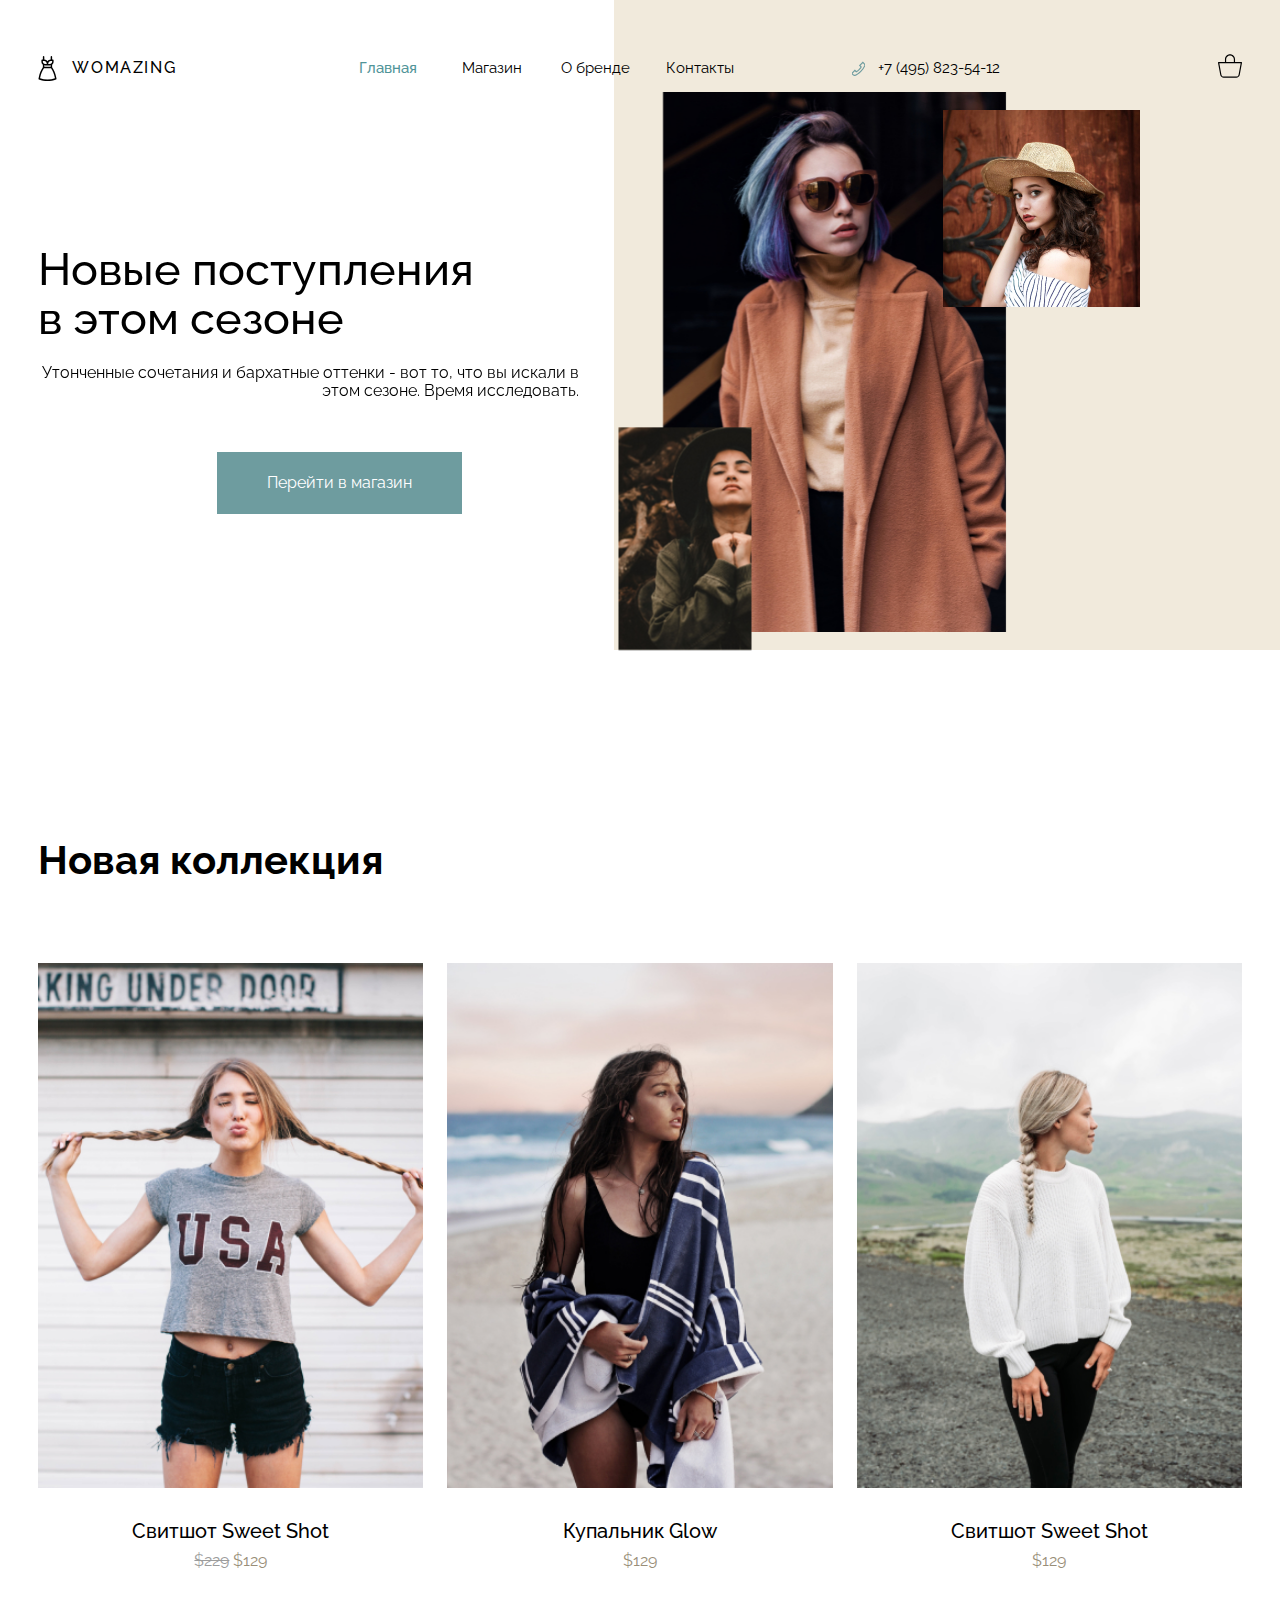
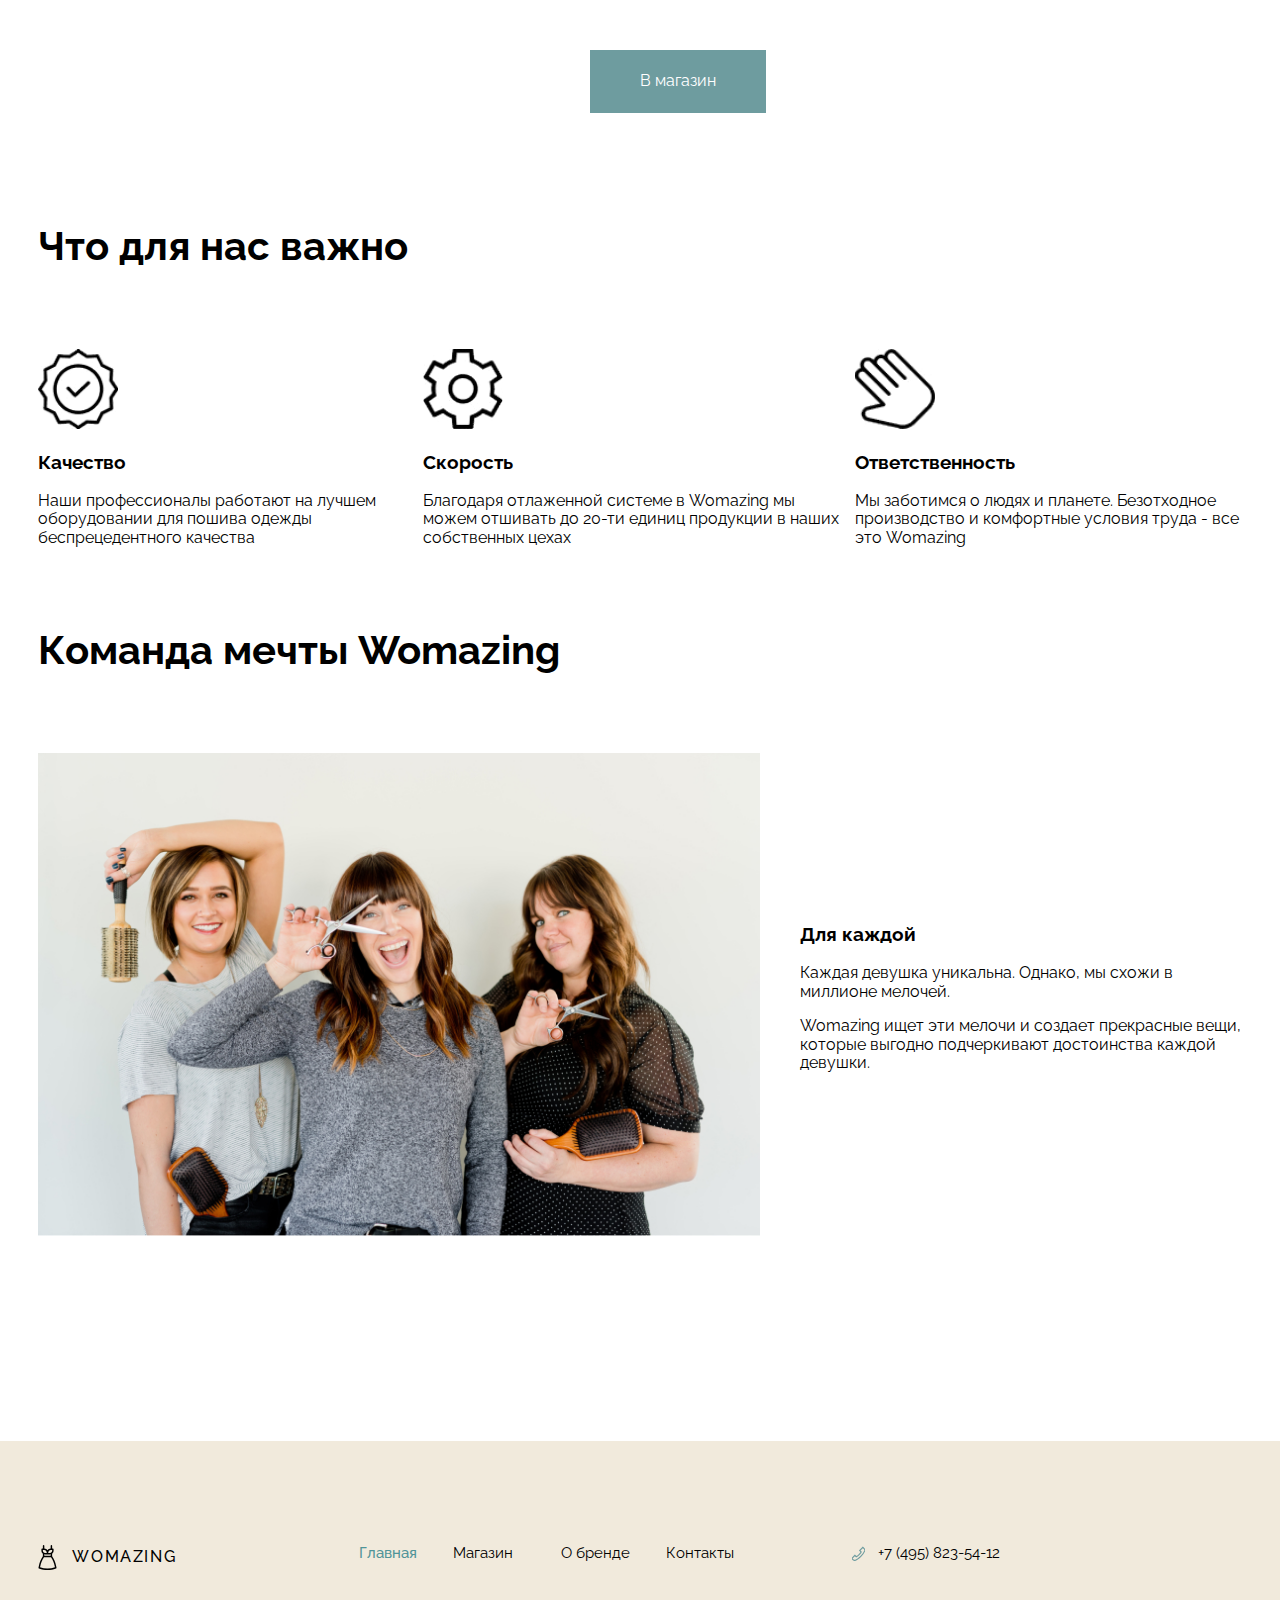
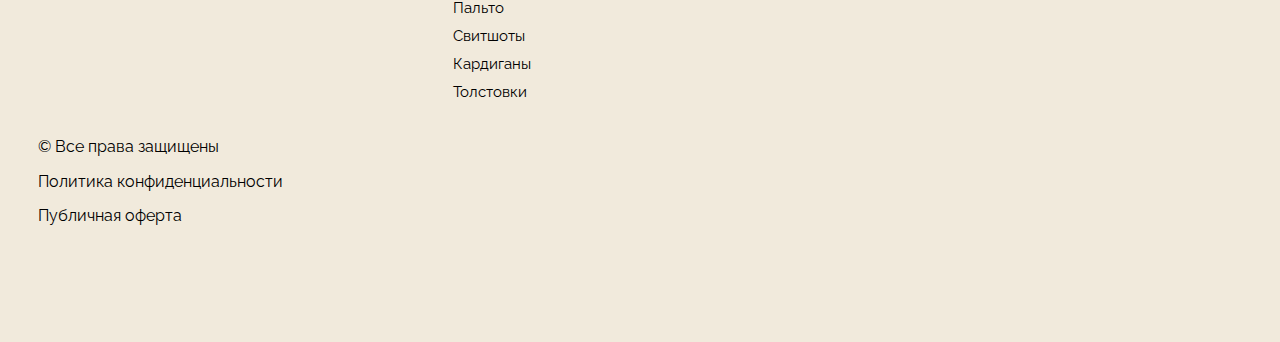
==== commit 23549e85: "feat: Сделать футер на главной странице" ====
--- a/index.html
+++ b/index.html
@@ -16,6 +16,7 @@
     <link rel="stylesheet" href="assets/css/normalize.css">
     <link rel="stylesheet" href="assets/css/main.css">
     <link rel="stylesheet" href="assets/css/navigation.css">
+    <link rel="stylesheet" href="assets/css/footer.css">
     <link rel="stylesheet" href="assets/css/shop.css">
     <link rel="stylesheet" href="assets/css/index.css">
     <link rel="stylesheet" href="assets/css/callback.css">
@@ -77,7 +78,7 @@
             </div>
         </div>
         <div class="nav-phone">
-            <a href="#" id="callback">
+            <a href="#" onclick="showCallbackForm();">
                 <div class="phone-img">
                     <img src="assets/buttons/phone.svg" alt="телефон">
                     <img src="assets/buttons/phone-hover.svg" alt="телефон">
@@ -290,7 +291,90 @@
     </main>
 
 
-
+    <footer>
+        <div class="footer-container">
+            
+            <!--Логотип для мобильного экрана-->
+            <div class="footer-logo-container">
+                <div>
+                    <img src="assets/buttons/logo.svg" alt="dress">
+                    <span>WOMAZING</span>
+                </div>
+
+                <div>
+                    <a href="#" onclick="showCallbackForm();">
+                        <div class="phone-img">
+                            <img src="assets/buttons/phone.svg" alt="телефон">
+                            <img src="assets/buttons/phone-hover.svg" alt="телефон">
+                        </div>
+                        <span>+7 (495) 823-54-12</span>
+                    </a>
+                </div>
+            </div>
+
+            <nav>
+                <div class="nav-logo lg-block">
+                    <!--Логотип может использоваться сам по себе (в футере)
+                        оборачиваю в отдельный div для позиционирования в панели навигации-->
+                    <div class="logo">
+                        <img src="assets/buttons/logo.svg" alt="dress">
+                        <span>WOMAZING</span>
+                    </div>
+                </div>
+            
+                <div class="nav-bar">
+                    <div class="nav-main">
+                        <a href="#" class="link-current">Главная</a>
+                    </div>
+                    <div class="nav-shop">
+                        <div><a href="shop.html">Магазин</a></div>
+                        <div class="nav-shop-categories"></div>
+                        <a href="shop.html?category=cat_palto&page=1"><div class="nav-shop-categories">Пальто</div></a>
+                        <a href="shop.html?category=cat_sweetshot&page=1"><div class="nav-shop-categories">Свитшоты</div></a>
+                        <a href="shop.html?category=cat_kardigan&page=1"><div class="nav-shop-categories">Кардиганы</div></a>
+                        <a href="shop.html?category=cat_tolst&page=1"><div class="nav-shop-categories">Толстовки</div></a>
+                    </div>
+                    <div class="nav-brand">
+                        <a href="brand.html">О бренде</a>
+                    </div>
+                    <div class="nav-contacts">
+                        <a href="contacts.html">Контакты</a>
+                    </div>
+                </div>
+                <div class="nav-phone md-block lg-block">
+                    <a href="#" onclick="showCallbackForm();">
+                        <div class="phone-img">
+                            <img src="assets/buttons/phone.svg" alt="телефон">
+                            <img src="assets/buttons/phone-hover.svg" alt="телефон">
+                        </div>
+                        <span>+7 (495) 823-54-12</span>
+                    </a>
+                </div>
+                <div class="nav-basket">
+                    <a href="basket.html">
+                        <div class="link-img-container">
+                            <img src="assets/buttons/basket.svg" alt="корзина">
+                        </div>
+                    </a>
+                </div>
+            </nav>
+            <!--Окончание панели навигации-->
+
+
+            <div class="business-info">
+                <div >
+                    &#169; Все права защищены
+                </div>
+                <div>
+                    <a href="#">Политика конфиденциальности</a>
+                </div>
+                <div>
+                    <a href="#">Публичная оферта</a>
+                </div>
+            </div>
+
+        </div>
+    </footer>
 
 
 
@@ -299,7 +383,7 @@
 
     </div>
     <form id="form-callback">
-        <button id="btn-close"><a href="#"> x</a></button>
+        <button id="btn-close"><a href="#">x</a></button>
         <h4>Заказать обратный звонок</h4>
         <div class="contact-info">
             <input type="text" id="contact_name" name="contact_name" placeholder="Имя">
--- a/assets/css/footer.css
+++ b/assets/css/footer.css
@@ -0,0 +1,79 @@
+@import url(navigation.css);
+
+footer{
+    background-color: #F1EADC;
+    padding-top: 104px;
+    padding-bottom: 100px;
+    margin-left: -250px;
+    margin-right: -250px;
+}
+
+.footer-container{
+    margin: 0px 250px;
+
+}
+
+.nav-shop-categories:hover, .business-info a:hover {
+    color: #6E9C9F!important;
+}
+
+.nav-shop-categories{
+    min-height: 18px;
+    margin: 10px 0px;
+}
+
+footer .nav-logo{
+    align-self: start;
+}
+
+footer .nav-phone{
+    align-self: start;
+}
+
+footer .nav-basket{
+    display: none;
+}
+
+.footer-logo-container{
+    display: none;
+}
+
+.business-info{
+    display: flex;
+    flex-direction: column;
+    height: 120px;
+    justify-content: space-evenly;
+}
+
+@media screen and (max-width: 720px) {
+    footer{
+        background-color: #F1EADC;
+        padding-top: 50px;
+        padding-bottom: 50px;
+    }
+
+    .footer-logo-container{
+        display: flex;
+        justify-content: space-between;
+        align-items: flex-end;
+        margin-top: 50px;
+        margin-bottom: 50px;
+        padding: 20px;
+    }
+    
+    footer .nav-phone{
+        display: none;
+    }
+
+    footer nav {
+        grid-template-columns: 1fr;
+        gap: 5px;
+    }
+
+    footer .nav-bar
+    {
+        grid-column: 1/-1;
+    }
+    
+    
+}